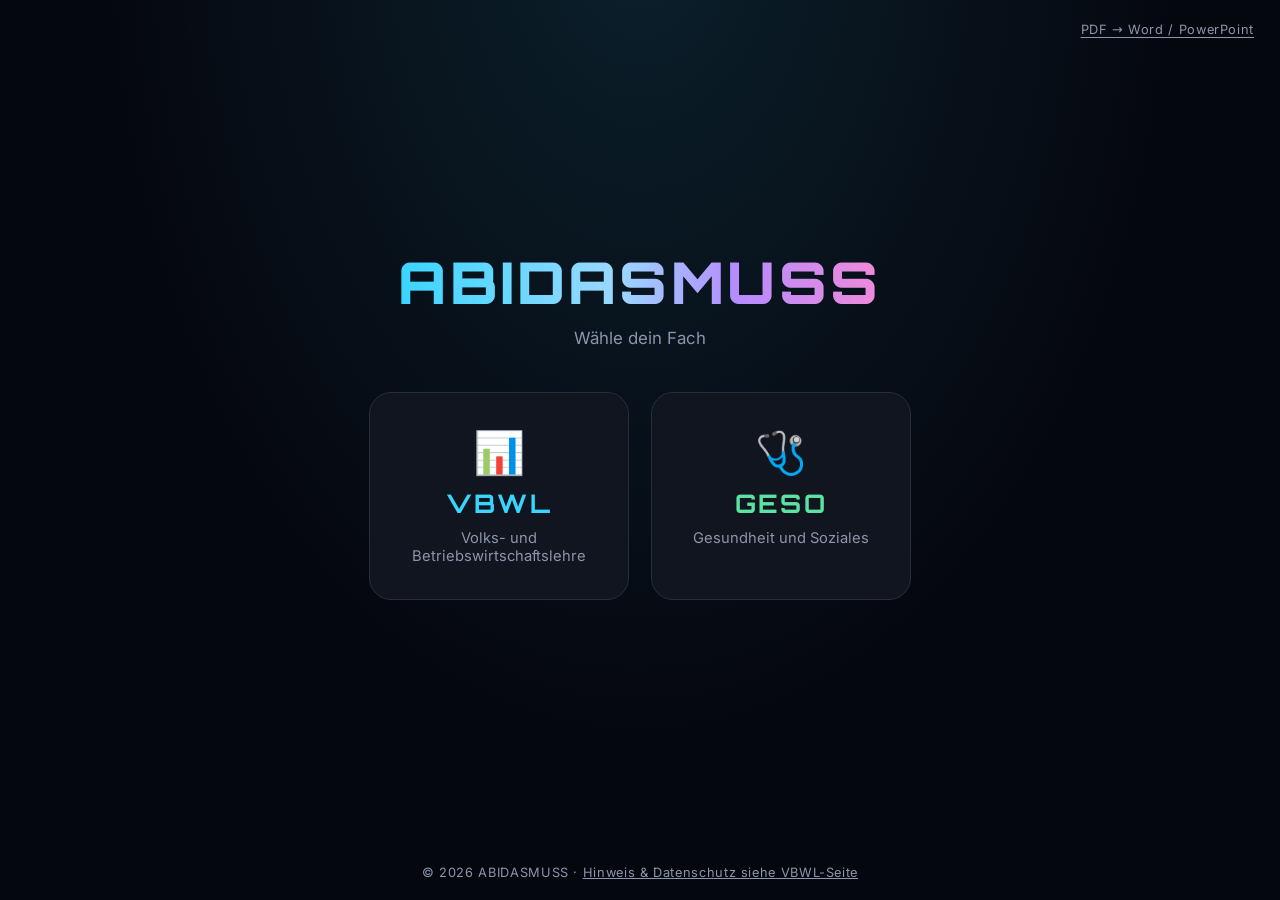
==== index.html @ 7c948570 "PDF-Konverter: neue Unterseite (PDF → Word/PowerPoint im Browser) + grauer Link auf der Startseite C" ====
<!DOCTYPE html>
<html lang="de">
<head>
<meta charset="utf-8">
<meta name="viewport" content="width=device-width, initial-scale=1">
<meta http-equiv="Content-Security-Policy" content="default-src 'self'; script-src 'self' 'unsafe-inline'; style-src 'self' 'unsafe-inline'; font-src 'self'; img-src 'self' data: blob:; connect-src 'self' https://abidasmuss-upload.brunokmoch08.workers.dev; frame-src blob:; object-src 'none'; base-uri 'none'; form-action 'none'">
<meta name="referrer" content="no-referrer">
<title>ABIdasmuss | Abiturtrainer</title>
<meta name="robots" content="noindex">
<meta name="theme-color" content="#05070f">
<script>
/* Alte Links wie abibruno.github.io/#/lb/2/... weiterhin direkt zum VBWL-Trainer leiten */
if (location.hash && location.hash.indexOf('#/') === 0) location.replace('vbwl.html' + location.hash);
try{if(localStorage.getItem('abi-theme')==='light')document.documentElement.dataset.theme='light'}catch(e){}
</script>
<link rel="icon" href="data:image/svg+xml,<svg xmlns='http://www.w3.org/2000/svg' viewBox='0 0 100 100'><text y='.9em' font-size='90'>🎓</text></svg>">
<link rel="stylesheet" href="fonts/fonts.css">
<style>
:root{--bg:#05070f;--panel:#11151f;--line:#262d3d;--text:#dfe6f3;--muted:#8b95ab;--cyan:#38d6ff;--violet:#b58cff;--pink:#f08ad8;--green:#5be3a1;
--grad:linear-gradient(90deg,var(--cyan) 0%,#9ad8ff 45%,var(--violet) 70%,var(--pink) 100%)}
:root[data-theme="light"]{--bg:#eef2f9;--panel:#ffffff;--line:#d5dcea;--text:#151a26;--muted:#5a6478}
*{box-sizing:border-box}
html{background:var(--bg)}
body{margin:0;min-height:100vh;display:flex;flex-direction:column;background:radial-gradient(ellipse at 50% -10%,rgba(56,214,255,.12),transparent 60%),var(--bg);color:var(--text);font-family:Inter,system-ui,sans-serif}
main{flex:1;display:flex;flex-direction:column;align-items:center;justify-content:center;padding:48px 16px;text-align:center}
h1{font-family:Orbitron,sans-serif;font-weight:900;font-size:clamp(2rem,7vw,3.6rem);letter-spacing:.06em;margin:0 0 10px;background:var(--grad);-webkit-background-clip:text;background-clip:text;color:transparent}
p.sub{color:var(--muted);margin:0 0 44px;font-size:1.05rem}
.choices{display:grid;grid-template-columns:repeat(2,minmax(0,260px));gap:22px;width:100%;justify-content:center}
.card{display:flex;flex-direction:column;align-items:center;gap:10px;padding:34px 20px;border-radius:22px;background:var(--panel);border:1px solid var(--line);color:var(--text);text-decoration:none;transition:transform .15s,border-color .15s,box-shadow .15s}
.card:hover,.card:focus-visible{transform:translateY(-4px);outline:none}
.card .ico{font-size:2.6rem}
.card .name{font-family:Orbitron,sans-serif;font-weight:700;font-size:1.6rem;letter-spacing:.08em}
.card .desc{color:var(--muted);font-size:.92rem}
.vbwl:hover,.vbwl:focus-visible{border-color:var(--cyan);box-shadow:0 0 34px rgba(56,214,255,.25)}
.vbwl .name{color:var(--cyan)}
.geso:hover,.geso:focus-visible{border-color:var(--green);box-shadow:0 0 34px rgba(91,227,161,.25)}
.geso .name{color:var(--green)}
footer{text-align:center;color:var(--muted);font-size:.8rem;padding:20px 16px;letter-spacing:.05em}
footer a{color:var(--muted)}
.tool-link{position:absolute;top:22px;right:26px;color:var(--muted);font-size:.8rem;letter-spacing:.05em;text-decoration:underline;text-underline-offset:3px}
.tool-link:hover,.tool-link:focus-visible{color:var(--text)}
@media (max-width:560px){.choices{grid-template-columns:1fr;max-width:340px}}
</style>
</head>
<body>
<a class="tool-link" href="konverter/">PDF → Word / PowerPoint</a>
<main>
  <h1>ABIDASMUSS</h1>
  <p class="sub">Wähle dein Fach</p>
  <nav class="choices">
    <a class="card vbwl" href="vbwl.html"><span class="ico">📊</span><span class="name">VBWL</span><span class="desc">Volks- und Betriebswirtschaftslehre</span></a>
    <a class="card geso" href="geso/"><span class="ico">🩺</span><span class="name">GESO</span><span class="desc">Gesundheit und Soziales</span></a>
  </nav>
</main>
<footer>© 2026 ABIDASMUSS · <a href="vbwl.html">Hinweis &amp; Datenschutz siehe VBWL-Seite</a></footer>
</body>
</html>
---- fonts/fonts.css ----
/* Schriften lokal gehostet (statt Google Fonts) – SIL Open Font License 1.1 */
@font-face{font-family:Orbitron;font-style:normal;font-weight:400 900;font-display:swap;src:url(orbitron.woff2) format('woff2')}
@font-face{font-family:Inter;font-style:normal;font-weight:100 900;font-display:swap;src:url(inter.woff2) format('woff2')}
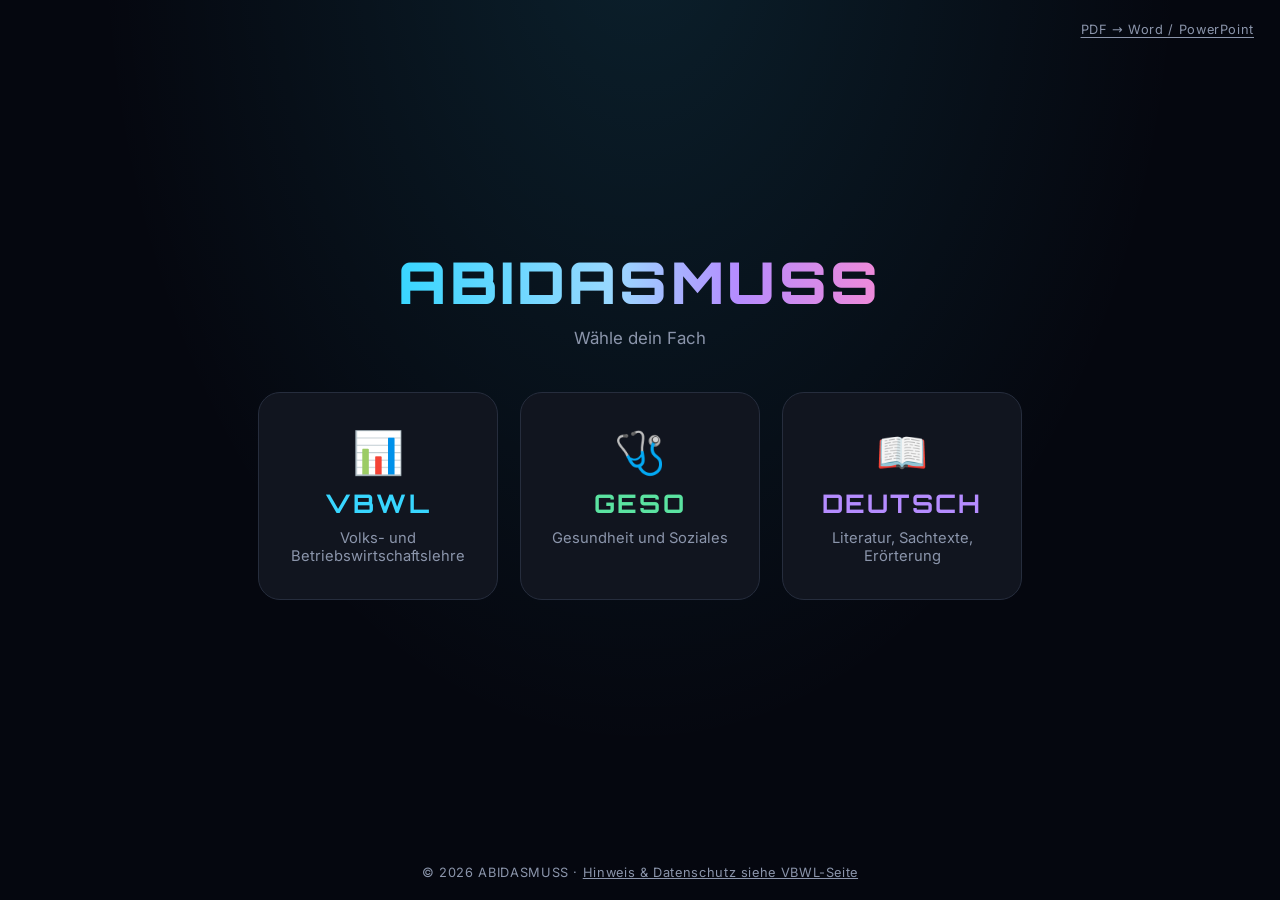
==== commit 294eba07: "Deutsch-Trainer (Grundgerüst ohne Inhalte): 6 Aufgabenarten, Passwortschutz, Suche (auch Autor/Werk/" ====
--- a/index.html
+++ b/index.html
@@ -25,7 +25,7 @@
 main{flex:1;display:flex;flex-direction:column;align-items:center;justify-content:center;padding:48px 16px;text-align:center}
 h1{font-family:Orbitron,sans-serif;font-weight:900;font-size:clamp(2rem,7vw,3.6rem);letter-spacing:.06em;margin:0 0 10px;background:var(--grad);-webkit-background-clip:text;background-clip:text;color:transparent}
 p.sub{color:var(--muted);margin:0 0 44px;font-size:1.05rem}
-.choices{display:grid;grid-template-columns:repeat(2,minmax(0,260px));gap:22px;width:100%;justify-content:center}
+.choices{display:grid;grid-template-columns:repeat(3,minmax(0,240px));gap:22px;width:100%;justify-content:center}
 .card{display:flex;flex-direction:column;align-items:center;gap:10px;padding:34px 20px;border-radius:22px;background:var(--panel);border:1px solid var(--line);color:var(--text);text-decoration:none;transition:transform .15s,border-color .15s,box-shadow .15s}
 .card:hover,.card:focus-visible{transform:translateY(-4px);outline:none}
 .card .ico{font-size:2.6rem}
@@ -35,6 +35,10 @@
 .vbwl .name{color:var(--cyan)}
 .geso:hover,.geso:focus-visible{border-color:var(--green);box-shadow:0 0 34px rgba(91,227,161,.25)}
 .geso .name{color:var(--green)}
+.deutsch:hover,.deutsch:focus-visible{border-color:var(--violet);box-shadow:0 0 34px rgba(181,140,255,.25)}
+.deutsch .name{color:var(--violet)}
+:root[data-theme="light"] .deutsch .name{color:#6741c4}
+@media (max-width:820px) and (min-width:561px){.choices{grid-template-columns:repeat(2,minmax(0,240px))}}
 footer{text-align:center;color:var(--muted);font-size:.8rem;padding:20px 16px;letter-spacing:.05em}
 footer a{color:var(--muted)}
 .tool-link{position:absolute;top:22px;right:26px;color:var(--muted);font-size:.8rem;letter-spacing:.05em;text-decoration:underline;text-underline-offset:3px}
@@ -50,6 +54,7 @@
   <nav class="choices">
     <a class="card vbwl" href="vbwl.html"><span class="ico">📊</span><span class="name">VBWL</span><span class="desc">Volks- und Betriebswirtschaftslehre</span></a>
     <a class="card geso" href="geso/"><span class="ico">🩺</span><span class="name">GESO</span><span class="desc">Gesundheit und Soziales</span></a>
+    <a class="card deutsch" href="deutsch/"><span class="ico">📖</span><span class="name">DEUTSCH</span><span class="desc">Literatur, Sachtexte, Erörterung</span></a>
   </nav>
 </main>
 <footer>© 2026 ABIDASMUSS · <a href="vbwl.html">Hinweis &amp; Datenschutz siehe VBWL-Seite</a></footer>
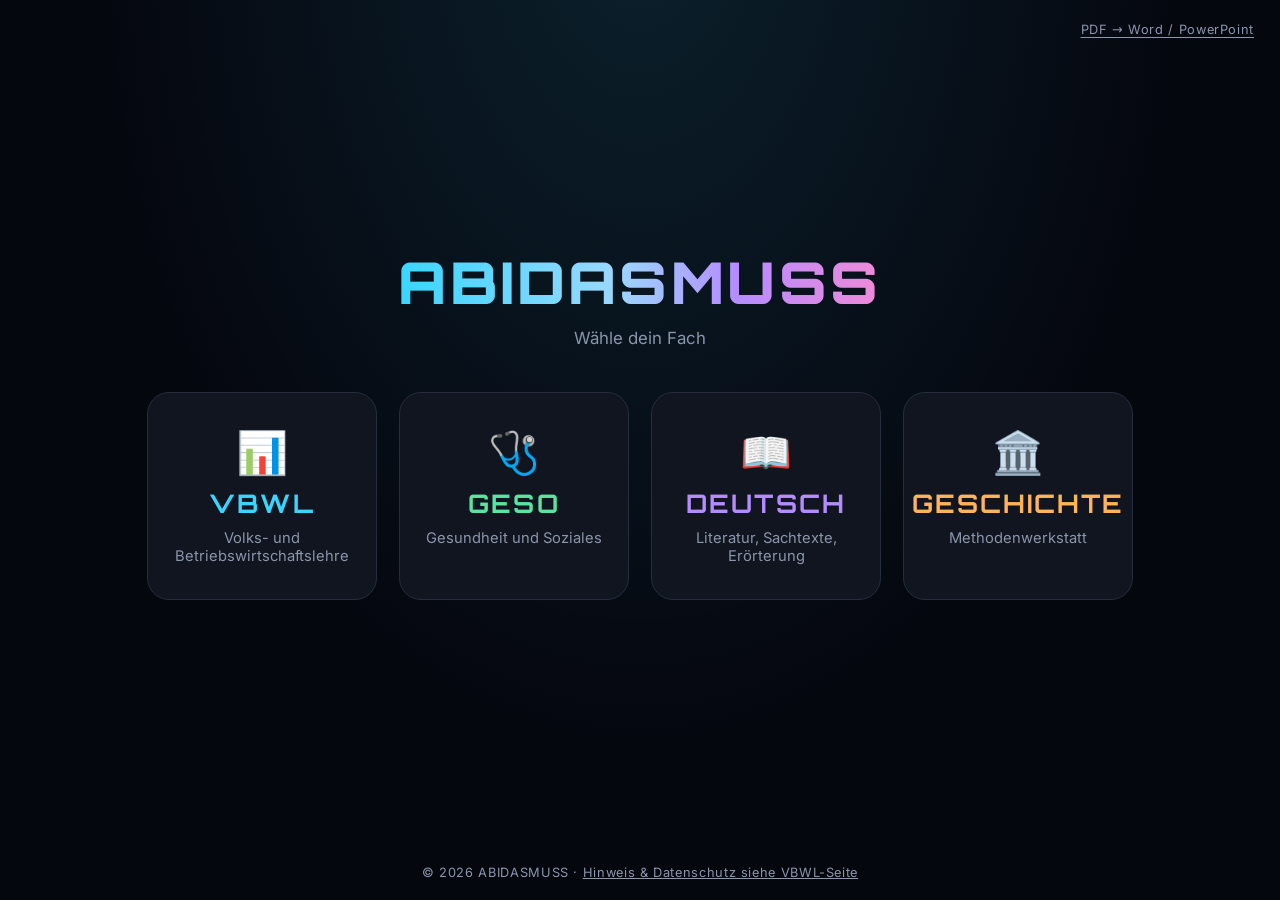
==== commit 2f9a5f9b: "Geschichte: Methodenwerkstatt (Schemata Text-/Bildquellen als Checkliste, Operatoren AFB I–III, Oper" ====
--- a/index.html
+++ b/index.html
@@ -25,7 +25,7 @@
 main{flex:1;display:flex;flex-direction:column;align-items:center;justify-content:center;padding:48px 16px;text-align:center}
 h1{font-family:Orbitron,sans-serif;font-weight:900;font-size:clamp(2rem,7vw,3.6rem);letter-spacing:.06em;margin:0 0 10px;background:var(--grad);-webkit-background-clip:text;background-clip:text;color:transparent}
 p.sub{color:var(--muted);margin:0 0 44px;font-size:1.05rem}
-.choices{display:grid;grid-template-columns:repeat(3,minmax(0,240px));gap:22px;width:100%;justify-content:center}
+.choices{display:grid;grid-template-columns:repeat(4,minmax(0,230px));gap:22px;width:100%;justify-content:center}
 .card{display:flex;flex-direction:column;align-items:center;gap:10px;padding:34px 20px;border-radius:22px;background:var(--panel);border:1px solid var(--line);color:var(--text);text-decoration:none;transition:transform .15s,border-color .15s,box-shadow .15s}
 .card:hover,.card:focus-visible{transform:translateY(-4px);outline:none}
 .card .ico{font-size:2.6rem}
@@ -38,7 +38,10 @@
 .deutsch:hover,.deutsch:focus-visible{border-color:var(--violet);box-shadow:0 0 34px rgba(181,140,255,.25)}
 .deutsch .name{color:var(--violet)}
 :root[data-theme="light"] .deutsch .name{color:#6741c4}
-@media (max-width:820px) and (min-width:561px){.choices{grid-template-columns:repeat(2,minmax(0,240px))}}
+.geschichte:hover,.geschichte:focus-visible{border-color:#ffb45a;box-shadow:0 0 34px rgba(255,180,90,.25)}
+.geschichte .name{color:#ffb45a}
+:root[data-theme="light"] .geschichte .name{color:#a65a00}
+@media (max-width:1060px) and (min-width:561px){.choices{grid-template-columns:repeat(2,minmax(0,240px))}}
 footer{text-align:center;color:var(--muted);font-size:.8rem;padding:20px 16px;letter-spacing:.05em}
 footer a{color:var(--muted)}
 .tool-link{position:absolute;top:22px;right:26px;color:var(--muted);font-size:.8rem;letter-spacing:.05em;text-decoration:underline;text-underline-offset:3px}
@@ -55,6 +58,7 @@
     <a class="card vbwl" href="vbwl.html"><span class="ico">📊</span><span class="name">VBWL</span><span class="desc">Volks- und Betriebswirtschaftslehre</span></a>
     <a class="card geso" href="geso/"><span class="ico">🩺</span><span class="name">GESO</span><span class="desc">Gesundheit und Soziales</span></a>
     <a class="card deutsch" href="deutsch/"><span class="ico">📖</span><span class="name">DEUTSCH</span><span class="desc">Literatur, Sachtexte, Erörterung</span></a>
+    <a class="card geschichte" href="geschichte/"><span class="ico">🏛️</span><span class="name">GESCHICHTE</span><span class="desc">Methodenwerkstatt</span></a>
   </nav>
 </main>
 <footer>© 2026 ABIDASMUSS · <a href="vbwl.html">Hinweis &amp; Datenschutz siehe VBWL-Seite</a></footer>
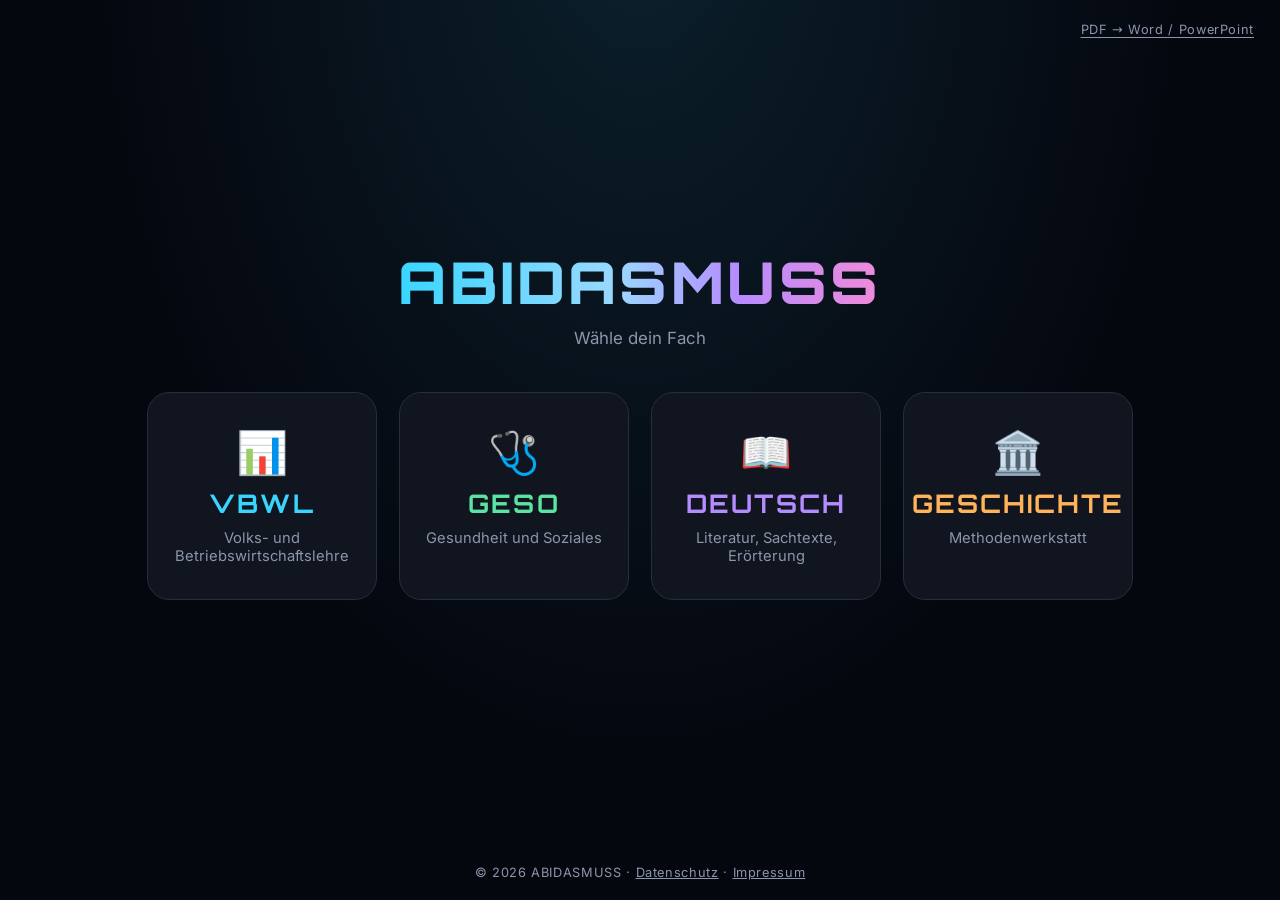
==== commit 5e16a1fd: "Datenschutzerklärung komplett überarbeitet (Gruppenchat/Supabase, Schülernotizen, Konverter, Browser" ====
--- a/index.html
+++ b/index.html
@@ -61,6 +61,6 @@
     <a class="card geschichte" href="geschichte/"><span class="ico">🏛️</span><span class="name">GESCHICHTE</span><span class="desc">Methodenwerkstatt</span></a>
   </nav>
 </main>
-<footer>© 2026 ABIDASMUSS · <a href="vbwl.html">Hinweis &amp; Datenschutz siehe VBWL-Seite</a></footer>
+<footer>© 2026 ABIDASMUSS · <a href="datenschutz.html">Datenschutz</a> · <a href="impressum.html">Impressum</a></footer>
 </body>
 </html>
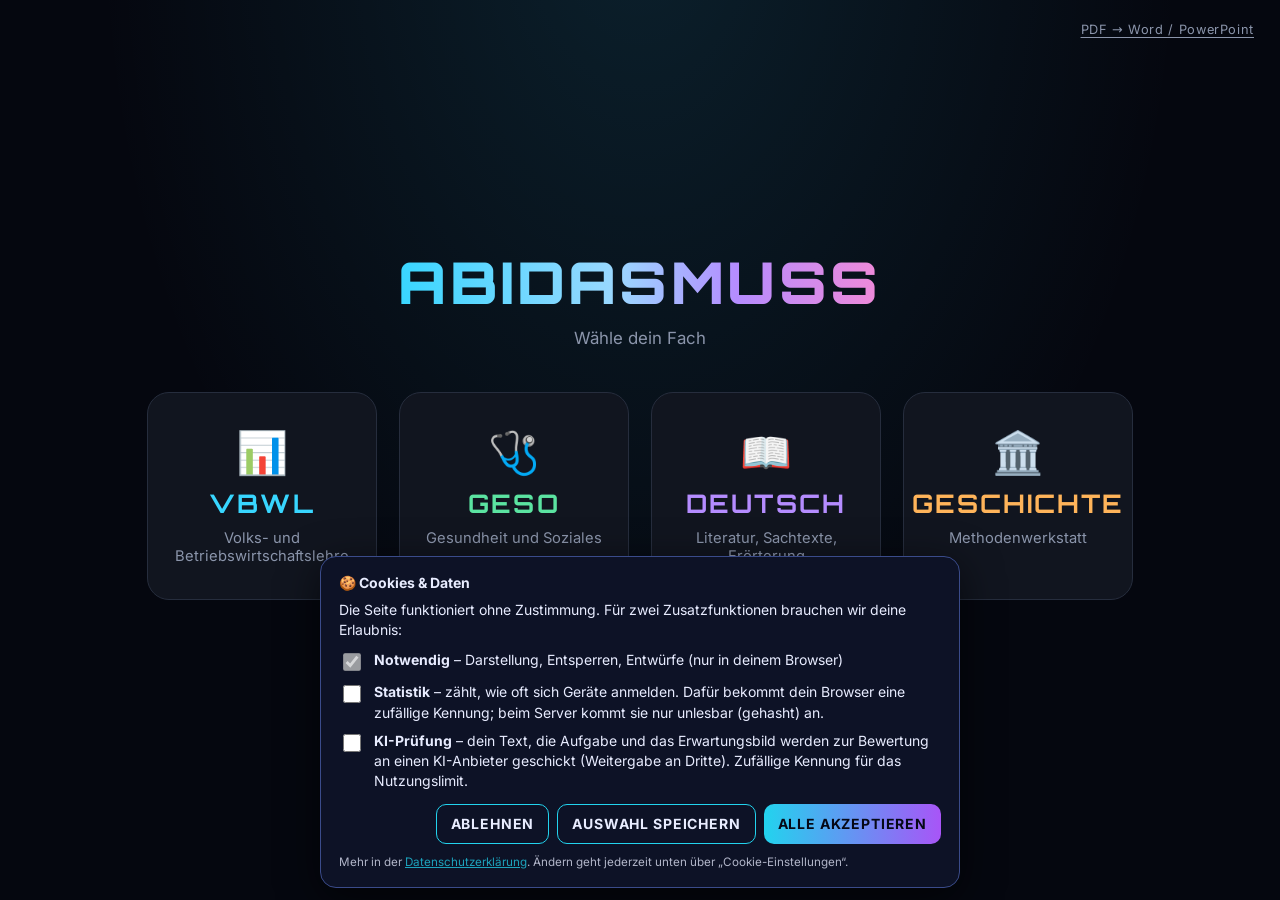
==== commit bee386b9: "Antwort prüfen: Browser-KI entfernt, KI-Feedback über API (Grundgerüst), Bericht als Tabelle mit Vor" ====
--- a/index.html
+++ b/index.html
@@ -62,5 +62,6 @@
   </nav>
 </main>
 <footer>© 2026 ABIDASMUSS · <a href="datenschutz.html">Datenschutz</a> · <a href="impressum.html">Impressum</a></footer>
+<script src="consent.js?v=1"></script>
 </body>
 </html>
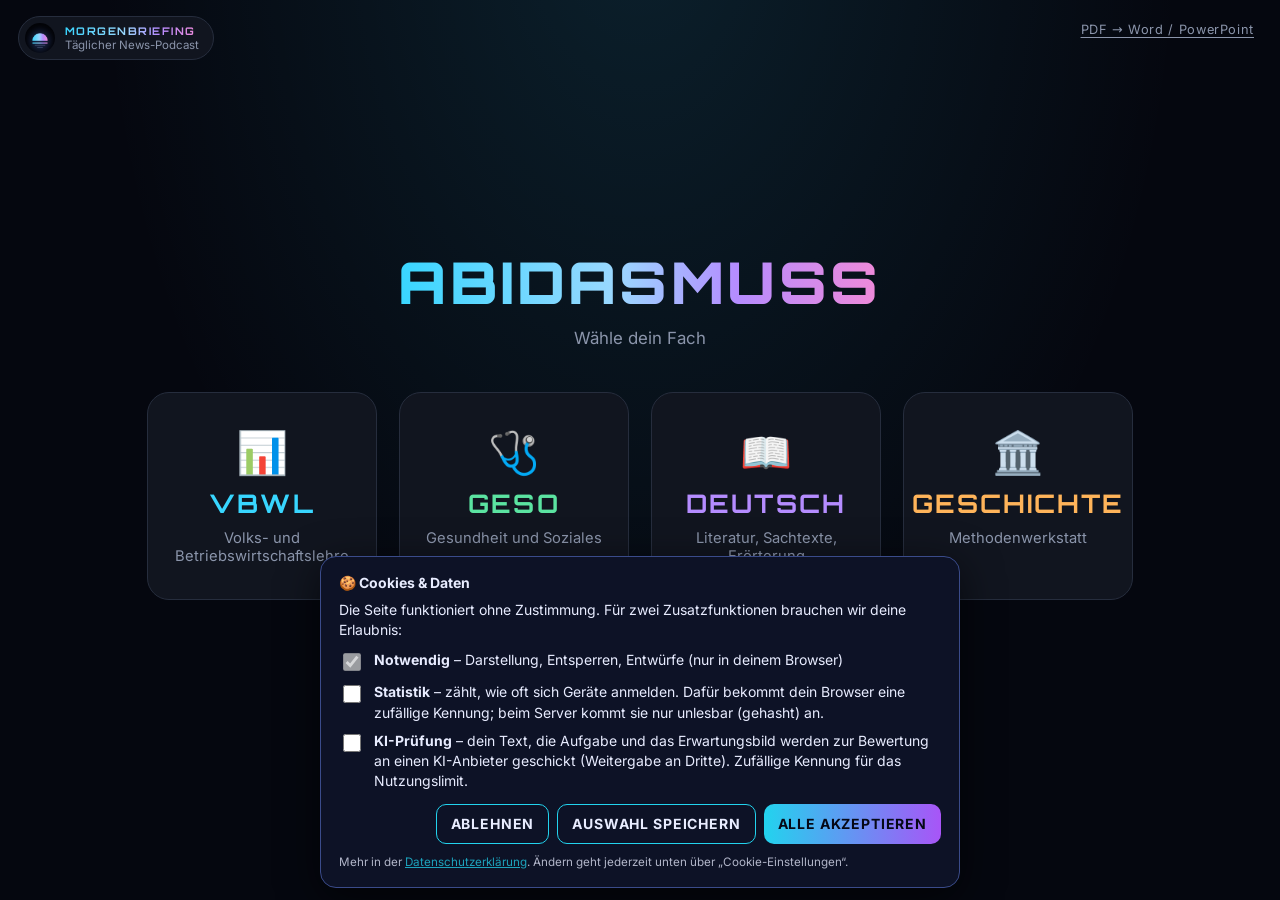
==== commit 96fac2b8: "Morgenbriefing: Podcast-App unter /podcast/ und Icon auf der Startseite Verschlüsselte Folgen kommen" ====
--- a/index.html
+++ b/index.html
@@ -46,10 +46,17 @@
 footer a{color:var(--muted)}
 .tool-link{position:absolute;top:22px;right:26px;color:var(--muted);font-size:.8rem;letter-spacing:.05em;text-decoration:underline;text-underline-offset:3px}
 .tool-link:hover,.tool-link:focus-visible{color:var(--text)}
+.pod-link{position:absolute;top:16px;left:18px;display:inline-flex;align-items:center;gap:10px;padding:6px 14px 6px 6px;border-radius:999px;background:var(--panel);border:1px solid var(--line);color:var(--text);text-decoration:none;font-size:.8rem;letter-spacing:.04em;transition:border-color .15s,box-shadow .15s,transform .15s}
+.pod-link img{width:30px;height:30px;border-radius:50%}
+.pod-link b{display:block;font-family:Orbitron,sans-serif;font-weight:700;font-size:.66rem;letter-spacing:.14em;background:var(--grad);-webkit-background-clip:text;background-clip:text;color:transparent}
+.pod-link small{display:block;color:var(--muted);font-size:.72rem;letter-spacing:0}
+.pod-link:hover,.pod-link:focus-visible{border-color:var(--violet);box-shadow:0 0 22px rgba(181,140,255,.3);outline:none;transform:translateY(-1px)}
+@media (max-width:560px){.pod-link{padding:5px}.pod-link span{display:none}}
 @media (max-width:560px){.choices{grid-template-columns:1fr;max-width:340px}}
 </style>
 </head>
 <body>
+<a class="pod-link" href="podcast/" aria-label="Morgenbriefing – täglicher News-Podcast"><img src="podcast/icon-192.png" alt=""><span><b>MORGENBRIEFING</b><small>Täglicher News-Podcast</small></span></a>
 <a class="tool-link" href="konverter/">PDF → Word / PowerPoint</a>
 <main>
   <h1>ABIDASMUSS</h1>
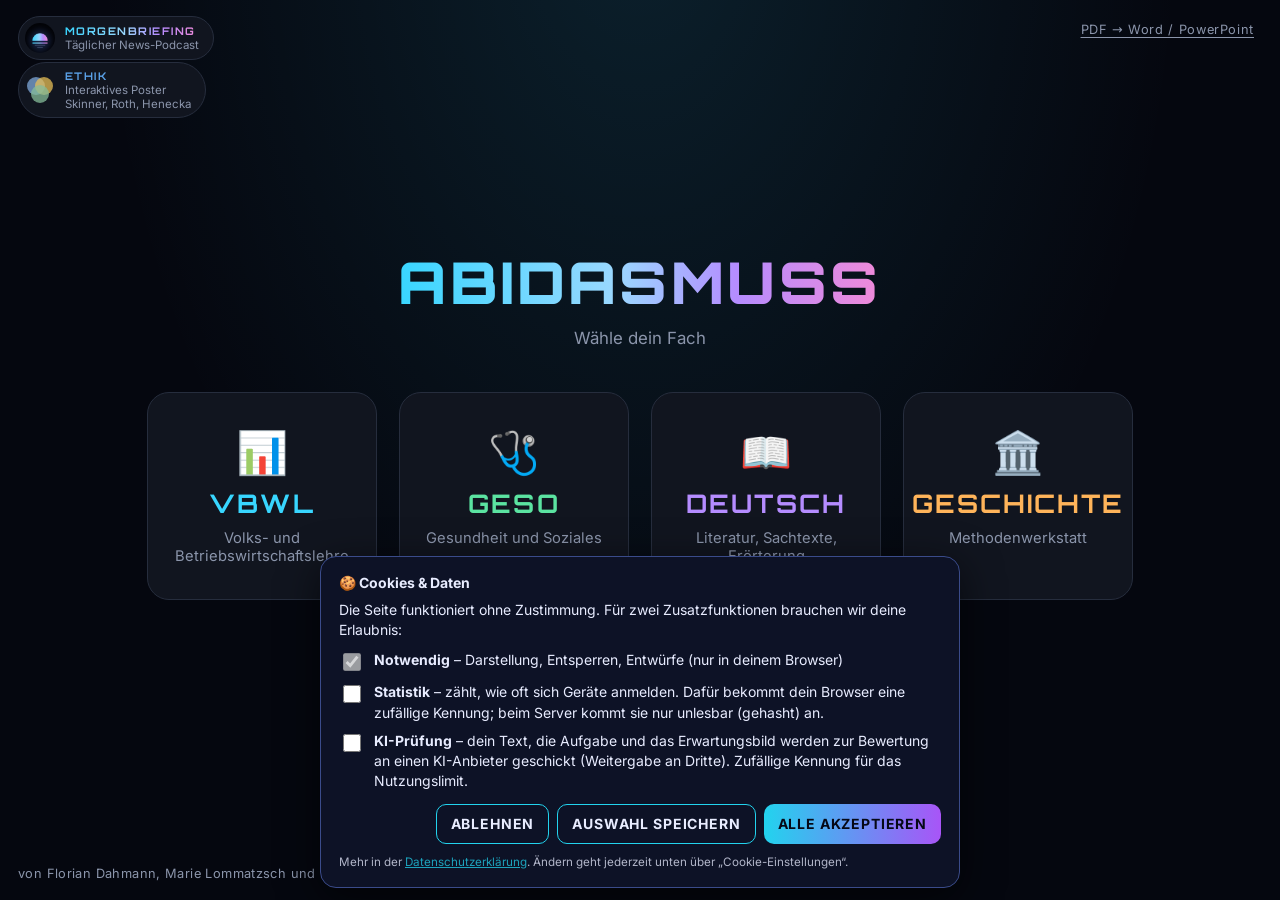
==== commit e6bb3732: "Ethik: interaktives Poster (Skinner, Roth, Henecka) auf der Startseite verlinkt, Credits im Poster C" ====
--- a/index.html
+++ b/index.html
@@ -51,12 +51,21 @@
 .pod-link b{display:block;font-family:Orbitron,sans-serif;font-weight:700;font-size:.66rem;letter-spacing:.14em;background:var(--grad);-webkit-background-clip:text;background-clip:text;color:transparent}
 .pod-link small{display:block;color:var(--muted);font-size:.72rem;letter-spacing:0}
 .pod-link:hover,.pod-link:focus-visible{border-color:var(--violet);box-shadow:0 0 22px rgba(181,140,255,.3);outline:none;transform:translateY(-1px)}
+.eth-link{top:62px}
+.eth-link svg{width:30px;height:30px;flex:none}
+.eth-link b{background:none;color:#5aa0e6;-webkit-text-fill-color:#5aa0e6}
+:root[data-theme="light"] .eth-link b{color:#2b6cb0;-webkit-text-fill-color:#2b6cb0}
+.eth-link:hover,.eth-link:focus-visible{border-color:#e6be55;box-shadow:0 0 22px rgba(230,190,85,.3)}
+footer{position:relative}
+footer .credits{position:absolute;left:18px;top:50%;transform:translateY(-50%);text-align:left;letter-spacing:.03em}
+@media (max-width:700px){footer .credits{position:static;transform:none;text-align:center;margin-bottom:8px}}
 @media (max-width:560px){.pod-link{padding:5px}.pod-link span{display:none}}
 @media (max-width:560px){.choices{grid-template-columns:1fr;max-width:340px}}
 </style>
 </head>
 <body>
 <a class="pod-link" href="podcast/" aria-label="Morgenbriefing – täglicher News-Podcast"><img src="podcast/icon-192.png" alt=""><span><b>MORGENBRIEFING</b><small>Täglicher News-Podcast</small></span></a>
+<a class="pod-link eth-link" href="ethik/" aria-label="Ethik – interaktives Poster: Skinner, Roth, Henecka"><svg viewBox="0 0 30 30" aria-hidden="true"><circle cx="11" cy="11" r="9" fill="#7fa8d9" fill-opacity=".75"/><circle cx="19" cy="11" r="9" fill="#e6be55" fill-opacity=".75"/><circle cx="15" cy="19" r="9" fill="#86bc9a" fill-opacity=".75"/></svg><span><b>ETHIK</b><small>Interaktives Poster</small><small>Skinner, Roth, Henecka</small></span></a>
 <a class="tool-link" href="konverter/">PDF → Word / PowerPoint</a>
 <main>
   <h1>ABIDASMUSS</h1>
@@ -68,7 +77,7 @@
     <a class="card geschichte" href="geschichte/"><span class="ico">🏛️</span><span class="name">GESCHICHTE</span><span class="desc">Methodenwerkstatt</span></a>
   </nav>
 </main>
-<footer>© 2026 ABIDASMUSS · <a href="datenschutz.html">Datenschutz</a> · <a href="impressum.html">Impressum</a></footer>
+<footer><div class="credits">von Florian Dahmann, Marie Lommatzsch und Bruno Kmoch</div>© 2026 ABIDASMUSS · <a href="datenschutz.html">Datenschutz</a> · <a href="impressum.html">Impressum</a></footer>
 <script src="consent.js?v=1"></script>
 </body>
 </html>
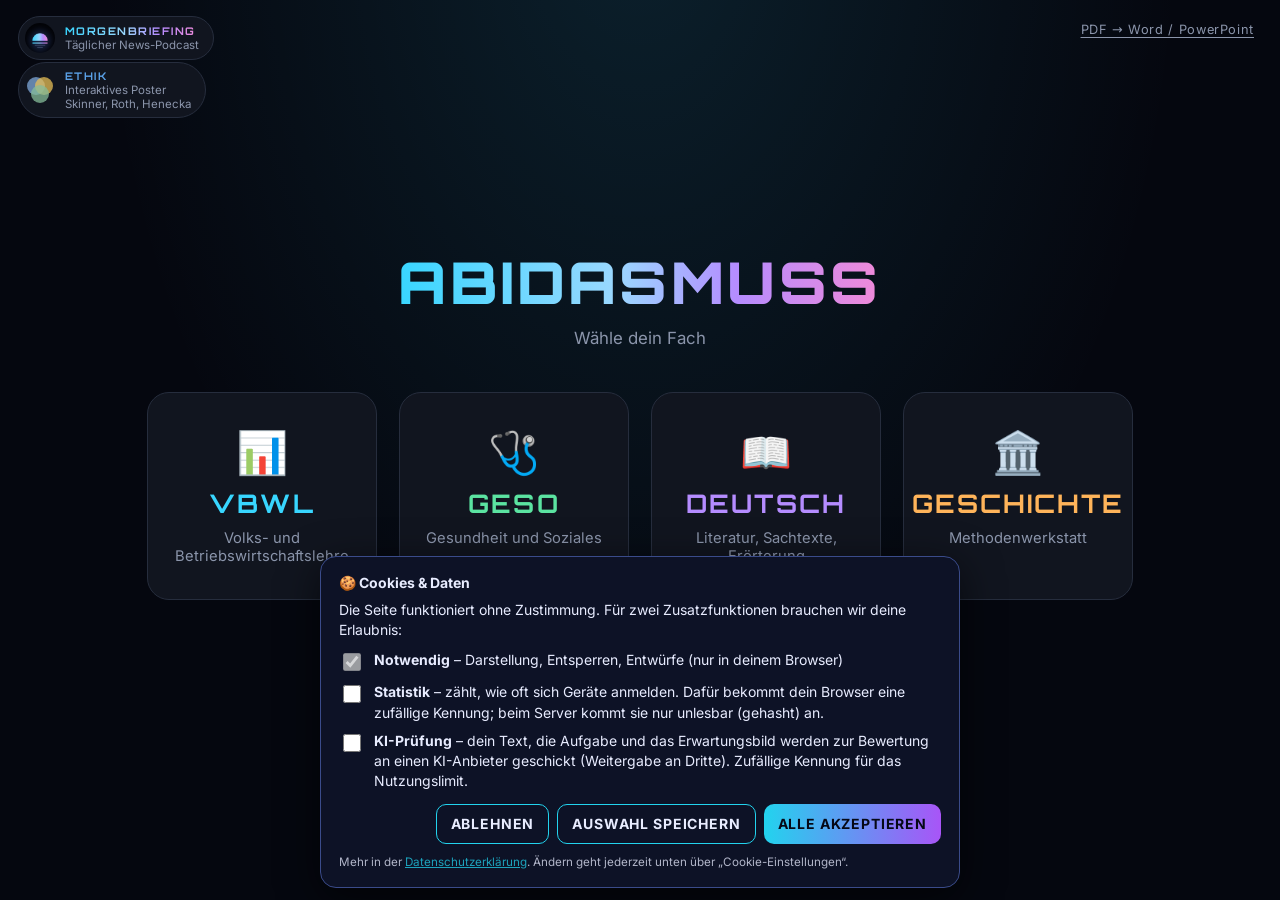
==== commit eacc6d3d: "Startseite: Namen in der Fußzeile entfernt Co-Authored-By: Claude Sonnet 5.5 <noreply@anthropic.com>" ====
--- a/index.html
+++ b/index.html
@@ -56,9 +56,6 @@
 .eth-link b{background:none;color:#5aa0e6;-webkit-text-fill-color:#5aa0e6}
 :root[data-theme="light"] .eth-link b{color:#2b6cb0;-webkit-text-fill-color:#2b6cb0}
 .eth-link:hover,.eth-link:focus-visible{border-color:#e6be55;box-shadow:0 0 22px rgba(230,190,85,.3)}
-footer{position:relative}
-footer .credits{position:absolute;left:18px;top:50%;transform:translateY(-50%);text-align:left;letter-spacing:.03em}
-@media (max-width:700px){footer .credits{position:static;transform:none;text-align:center;margin-bottom:8px}}
 @media (max-width:560px){.pod-link{padding:5px}.pod-link span{display:none}}
 @media (max-width:560px){.choices{grid-template-columns:1fr;max-width:340px}}
 </style>
@@ -77,7 +74,7 @@
     <a class="card geschichte" href="geschichte/"><span class="ico">🏛️</span><span class="name">GESCHICHTE</span><span class="desc">Methodenwerkstatt</span></a>
   </nav>
 </main>
-<footer><div class="credits">von Florian Dahmann, Marie Lommatzsch und Bruno Kmoch</div>© 2026 ABIDASMUSS · <a href="datenschutz.html">Datenschutz</a> · <a href="impressum.html">Impressum</a></footer>
+<footer>© 2026 ABIDASMUSS · <a href="datenschutz.html">Datenschutz</a> · <a href="impressum.html">Impressum</a></footer>
 <script src="consent.js?v=1"></script>
 </body>
 </html>
